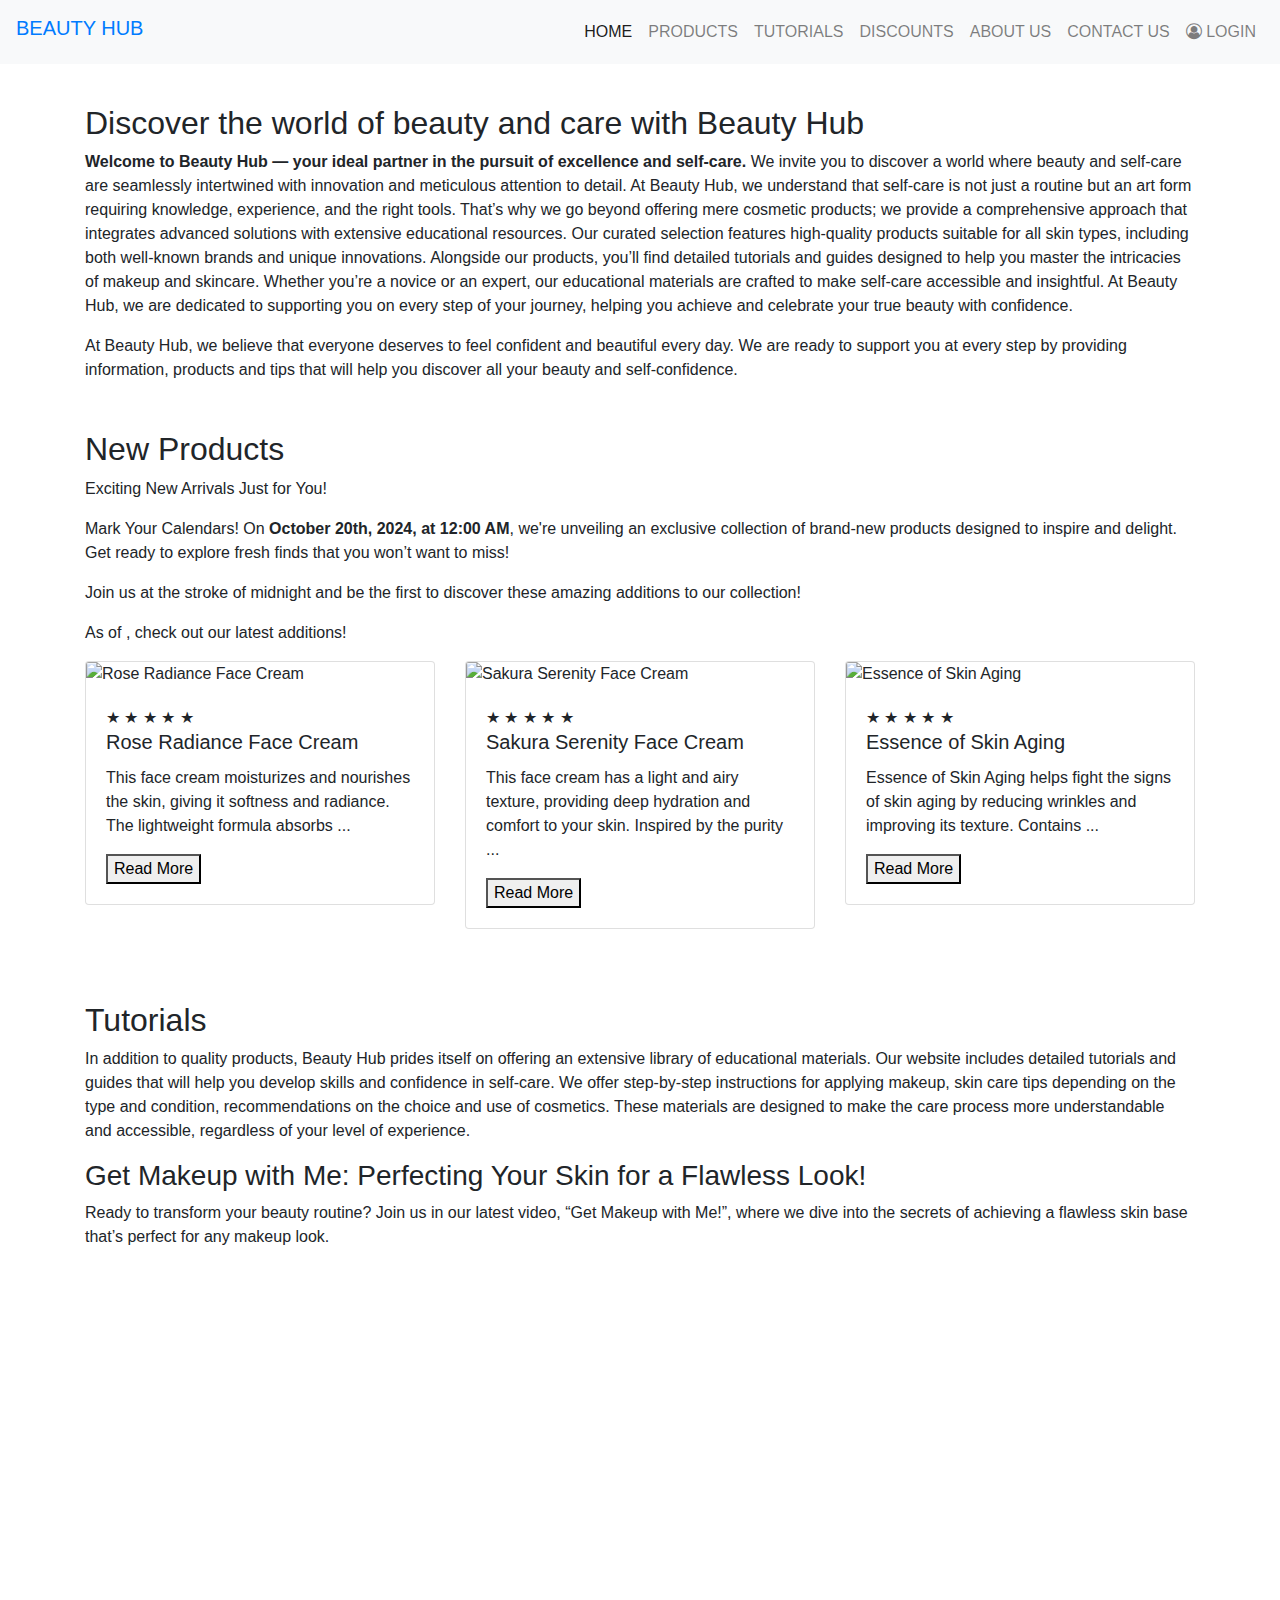
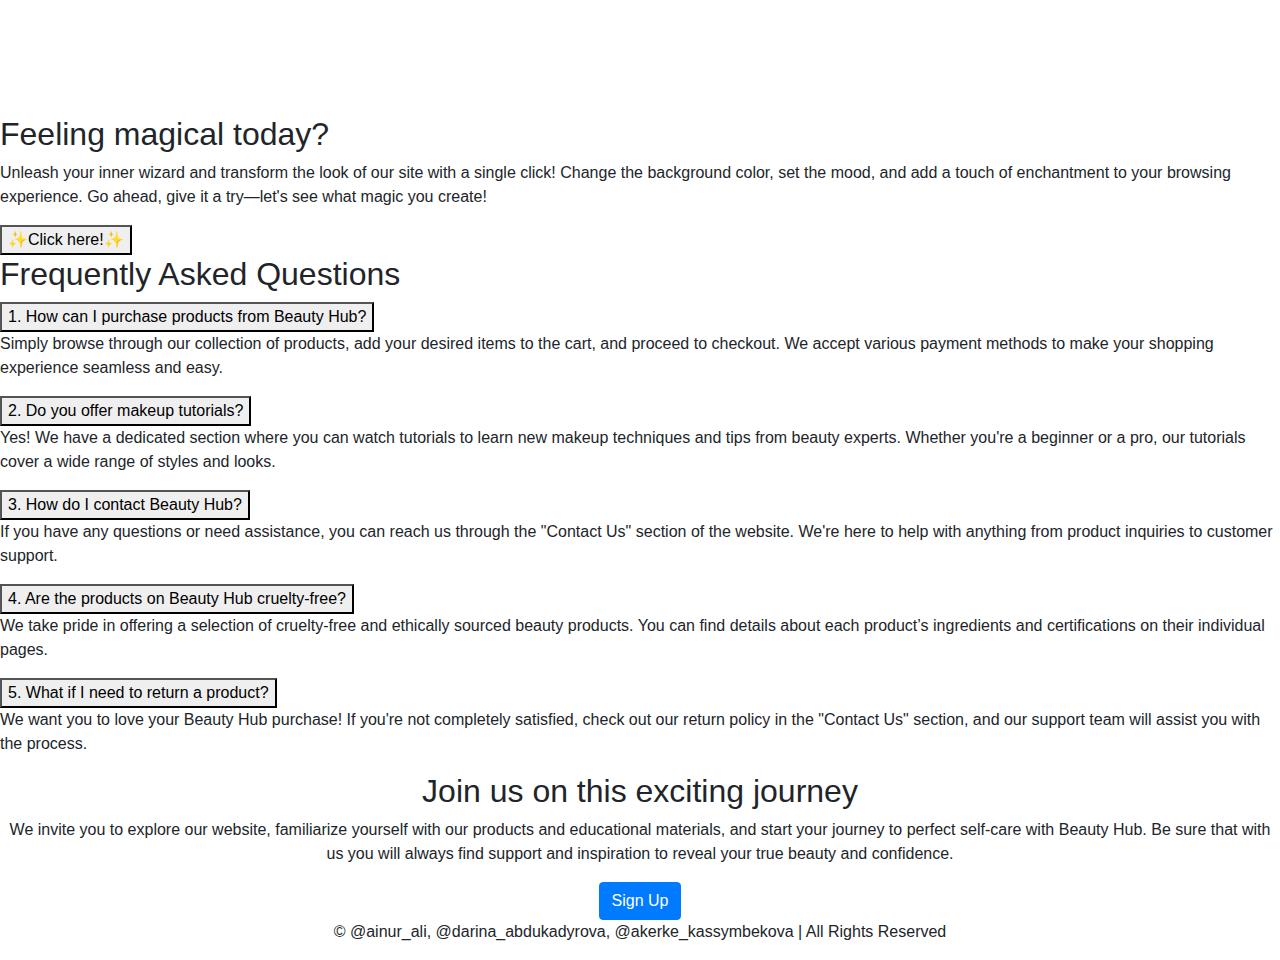
==== index.html @ 3abd03c7 "Add files via upload" ====
<!DOCTYPE html>
<html lang="en">
<head>
    <meta charset="UTF-8">
    <meta name="viewport" content="width=device-width, initial-scale=1.0">
    <link rel="stylesheet" href="https://stackpath.bootstrapcdn.com/bootstrap/4.5.2/css/bootstrap.min.css"  rel="stylesheet">
    <link rel="stylesheet" href="css/style.css">
    <link rel="stylesheet" href="https://stackpath.bootstrapcdn.com/font-awesome/4.7.0/css/font-awesome.min.css">
    <title>Home - My Cosmetic Brand</title>
</head>
<body>
    <header>
        <nav class="navbar navbar-expand-lg navbar-light bg-light fixed-top">
            <h1 class="navbar-brand"><a href="index.html">BEAUTY HUB</a></h1>
            <button class="navbar-toggler" type="button" data-toggle="collapse" data-target="#navbarNav" aria-controls="navbarNav" aria-expanded="false" aria-label="Toggle navigation">
                <span class="navbar-toggler-icon"></span>
            </button>
            <div class="collapse navbar-collapse" id="navbarNav">
                <ul class="navbar-nav ml-auto">
                    <li class="nav-item active"><a class="nav-link" href="index.html">HOME</a></li>
                    <li class="nav-item"><a class="nav-link" href="product.html">PRODUCTS</a></li>
                    <li class="nav-item"><a class="nav-link" href="tutorials.html">TUTORIALS</a></li>
                    <li class="nav-item"><a class="nav-link" href="discounts.html">DISCOUNTS</a></li>
                    <li class="nav-item"><a class="nav-link" href="about.html">ABOUT US</a></li>
                    <li class="nav-item"><a class="nav-link" href="contact.html">CONTACT US</a></li>
                    <li class="nav-item">
                        <a class="nav-link" id="loginIcon" data-toggle="modal" data-target="#loginModal">
                            <i class="fa fa-user-circle-o"></i> LOGIN
                        </a>
                    </li>
                    <li class="nav-item">
                        <a class="nav-link" id="logoutIcon" style="display: none;" onclick="logout()">
                            <i class="fa fa-sign-out"></i> LOGOUT
                        </a>
                    </li>        
                </ul>
            </div>
        </nav>
    </header>
    <main>
        <section class="hero">
            <div id="carouselExampleCaptions" class="carousel slide" data-ride="carousel">
                <ol class="carousel-indicators">
                    <li data-target="#carouselExampleCaptions" data-slide-to="0" class="active"></li>
                    <li data-target="#carouselExampleCaptions" data-slide-to="1"></li>
                    <li data-target="#carouselExampleCaptions" data-slide-to="2"></li>
                </ol>
                <div class="carousel-inner">
                    <div class="carousel-item active">
                    <img src="img/home_1.jpg" class="d-block w-100" alt="...">
                    <div class="carousel-caption d-none d-md-block">
                        <h5>Discover new horizons of beauty</h5>
                        <p>Try our exclusive new products in cosmetics. Unique formulas for the health and radiance of your skin.</p>
                    </div>
                    </div>
                    <div class="carousel-item">
                    <img src="img/home_2.jpg" class="d-block w-100" alt="...">
                    <div class="carousel-caption d-none d-md-block">
                        <h5>Learn from the professionals</h5>
                        <p>Watch our tutorials on makeup and skin care. Step-by-step instructions from leading cosmetologists.</p>
                    </div>
                    </div>
                    <div class="carousel-item">
                    <img src="img/home_3.jpg" class="d-block w-100" alt="...">
                    <div class="carousel-caption d-none d-md-block">
                        <h5>Discounts and promotions on your favorite products</h5>
                        <p>Don't miss the chance to buy the best cosmetics at special prices. Beauty should be accessible to everyone.</p>
                    </div>
                    </div>
                </div>
                <a class="carousel-control-prev" href="#carouselExampleCaptions" role="button" data-slide="prev">
                    <span class="carousel-control-prev-icon" aria-hidden="true"></span>
                    <span class="sr-only">Previous</span>
                </a>
                <a class="carousel-control-next" href="#carouselExampleCaptions" role="button" data-slide="next">
                    <span class="carousel-control-next-icon" aria-hidden="true"></span>
                    <span class="sr-only">Next</span>
                </a>
                </div>

                <div class="container">
                    <div class="theme-toggle-container">
                        <label class="theme-switch" for="checkbox">
                            <input type="checkbox" id="checkbox" />
                            <div class="slider"></div>
                        </label>
                        <span class="toggle-text">Day/Night Mode✨</span>
                    </div>
                
                    <section class="welcome my-5">
                        <h2>Discover the world of beauty and care with Beauty Hub</h2>
                        <p><strong id = "greeting"></strong><strong> Welcome to Beauty Hub — your ideal partner in the pursuit of excellence and self-care.</strong>
                            We invite you to discover a world where beauty and self-care are seamlessly intertwined with innovation and meticulous attention to detail.
                            At Beauty Hub, we understand that self-care is not just a routine but an art form requiring knowledge, experience, and the right tools.
                            That’s why we go beyond offering mere cosmetic products; we provide a comprehensive approach that integrates advanced solutions with extensive educational resources.
                            Our curated selection features high-quality products suitable for all skin types, including both well-known brands and unique innovations. Alongside our products, you’ll find detailed tutorials and guides designed to help you master the intricacies of makeup and skincare. Whether you’re a novice or an expert, our educational materials are crafted to make self-care accessible and insightful. At Beauty Hub, we are dedicated to supporting you on every step of your journey, helping you achieve and celebrate your true beauty with confidence.</p>
                
                        <dl><p>At Beauty Hub, we believe that everyone deserves to feel confident and beautiful every day. We are ready to support you at every step by providing information, products and tips that will help you discover all your beauty and self-confidence.</p></dl>
                    </section>
                
                
                

            <section class="newProducts-section mb-5" tabindex="0">
                <h2>New Products</h2>
                <p>Exciting New Arrivals Just for You!</p>
                <p>Mark Your Calendars! On <strong>October 20th, 2024, at 12:00 AM</strong>, we're unveiling an exclusive collection of brand-new products designed to inspire and delight. Get ready to explore fresh finds that you won’t want to miss!</p>
                <p>Join us at the stroke of midnight and be the first to discover these amazing additions to our collection!</p>
                <p>As of <span id="current-date-time"></span>, check out our latest additions!</p>
                <div class="row">
                    <div class="col-lg-4 col-md-6 mb-4">
                        <div class="card">
                            <img src="img/homep1.jpg" class="card-img-top" alt="Rose Radiance Face Cream">
                            <div class="card-body">
                                <div class="rating">
                                    <span onclick="setRating(event, 1)" class="star">★</span>
                                    <span onclick="setRating(event, 2)" class="star">★</span>
                                    <span onclick="setRating(event, 3)" class="star">★</span>
                                    <span onclick="setRating(event, 4)" class="star">★</span>
                                    <span onclick="setRating(event, 5)" class="star">★</span>
                                </div>
                                <h5 class="card-title">Rose Radiance Face Cream</h5>
                                <p class="card-text">This face cream moisturizes and nourishes the skin, giving it softness and radiance. The lightweight formula absorbs <span id="dots1">...</span><span id="more1" style="display:none">quickly, providing long-lasting hydration and protection from external factors.</span></p>
                                <button onclick="toggleReadMore('dots1', 'more1', 'btn1')" id="btn1">Read More</button>
                            </div>
                        </div>
                    </div>
                    <div class="col-lg-4 col-md-6 mb-4">
                        <div class="card">
                            <img src="img/homep2.jpg" class="card-img-top" alt="Sakura Serenity Face Cream">
                            <div class="card-body">
                                <div class="rating">
                                    <span onclick="setRating(event, 1)" class="star">★</span>
                                    <span onclick="setRating(event, 2)" class="star">★</span>
                                    <span onclick="setRating(event, 3)" class="star">★</span>
                                    <span onclick="setRating(event, 4)" class="star">★</span>
                                    <span onclick="setRating(event, 5)" class="star">★</span>
                                </div>
                                <h5 class="card-title">Sakura Serenity Face Cream</h5>
                                <p class="card-text">This face cream has a light and airy texture, providing deep hydration and comfort to your skin. Inspired by the purity <span id="dots2">...</span><span id="more2" style="display:none">of sakura and the freshness of sea water, it helps to soothe and restore the skin.</span></p>
                                <button onclick="toggleReadMore('dots2', 'more2', 'btn2')" id="btn2">Read More</button>
                            </div>
                        </div>
                    </div>
                    <div class="col-lg-4 col-md-6 mb-4">
                        <div class="card">
                            <img src="img/homep3.jpg" class="card-img-top" alt="Essence of Skin Aging">
                            <div class="card-body">
                                <div class="rating">
                                    <span onclick="setRating(event, 1)" class="star">★</span>
                                    <span onclick="setRating(event, 2)" class="star">★</span>
                                    <span onclick="setRating(event, 3)" class="star">★</span>
                                    <span onclick="setRating(event, 4)" class="star">★</span>
                                    <span onclick="setRating(event, 5)" class="star">★</span>
                                </div>
                                <h5 class="card-title">Essence of Skin Aging</h5>
                                <p class="card-text">Essence of Skin Aging helps fight the signs of skin aging by reducing wrinkles and improving its texture. Contains <span id="dots3">...</span><span id="more3" style="display:none">powerful active ingredients for deep hydration and recovery, giving your skin a youthful and fresh appearance.</span></p>
                                <button onclick="toggleReadMore('dots3', 'more3', 'btn3')" id="btn3">Read More</button>
                            </div>
                        </div>
                    </div>
                </div>
            </section>
            

            <section class="tutorial-section">
                <h2>Tutorials</h2>
                <p>In addition to quality products, Beauty Hub prides itself on offering an extensive library of educational materials. Our website includes detailed tutorials and guides that will help you develop skills and confidence in self-care. We offer step-by-step instructions for applying makeup, skin care tips depending on the type and condition, recommendations on the choice and use of cosmetics. These materials are designed to make the care process more understandable and accessible, regardless of your level of experience.</p>
                <article class="tutorial-video">
                    <h3>Get Makeup with Me: Perfecting Your Skin for a Flawless Look!</h3>
                    <p>Ready to transform your beauty routine? Join us in our latest video, “Get Makeup with Me!”, where we dive into the secrets of achieving a flawless skin base that’s perfect for any makeup look.</p>
                    <div class="embed-responsive embed-responsive-16by9" style="width: 100%; max-width: 800px; margin: auto;">
                        <iframe src="https://www.youtube.com/embed/bEKufM_im88" class="embed-responsive-item" allowfullscreen></iframe>
                    </div>
                </article>
            </section>
        </div>

        <section class="customize-section">
            <h2>Feeling magical today?</h2>
            <p>Unleash your inner wizard and transform the look of our site with a single click! Change the background color, set the mood, and add a touch of enchantment to your browsing experience. Go ahead, give it a try—let's see what magic you create!</p>
            <button id="changeColorBtn">✨Click here!✨ </button>
            <audio id="notificationSound" src="sounds/otkryitie-korotkoy-melodii-v-ritme-nazvaniya-animatsii-fonovogo-zvuka-42693.mp3"></audio>
        </section>
        

        <section class="faq-section">
            <h2>Frequently Asked Questions</h2>
            <div class="accordion">
                <div class="accordion-item">
                <button id="accordion-button-1" aria-expanded="false">
                    <span class="accordion-title">1. How can I purchase products from Beauty Hub?</span>
                    <span class="icon" aria-hidden="true"></span>
                </button>
                <div class="accordion-content">
                    <p>Simply browse through our collection of products, add your desired items to the cart, and proceed to checkout. We accept various payment methods to make your shopping experience seamless and easy.</p>
                </div>
                </div>
                <div class="accordion-item">
                <button id="accordion-button-2" aria-expanded="false">
                    <span class="accordion-title">2. Do you offer makeup tutorials?</span>
                    <span class="icon" aria-hidden="true"></span>
                </button>
                <div class="accordion-content">
                    <p>Yes! We have a dedicated section where you can watch tutorials to learn new makeup techniques and tips from beauty experts. Whether you're a beginner or a pro, our tutorials cover a wide range of styles and looks.</p>
                </div>
                </div>
                <div class="accordion-item">
                <button id="accordion-button-3" aria-expanded="false">
                    <span class="accordion-title">3. How do I contact Beauty Hub?</span>
                    <span class="icon" aria-hidden="true"></span>
                </button>
                <div class="accordion-content">
                    <p>If you have any questions or need assistance, you can reach us through the "Contact Us" section of the website. We're here to help with anything from product inquiries to customer support.</p>
                </div>
                </div>
                <div class="accordion-item">
                <button id="accordion-button-4" aria-expanded="false">
                    <span class="accordion-title">4. Are the products on Beauty Hub cruelty-free?</span>
                    <span class="icon" aria-hidden="true"></span>
                </button>
                <div class="accordion-content">
                    <p>We take pride in offering a selection of cruelty-free and ethically sourced beauty products. You can find details about each product’s ingredients and certifications on their individual pages.</p>
                </div>
                </div>
                <div class="accordion-item">
                <button id="accordion-button-5" aria-expanded="false">
                    <span class="accordion-title">5. What if I need to return a product?</span>
                    <span class="icon" aria-hidden="true"></span>
                </button>
                <div class="accordion-content">
                    <p>We want you to love your Beauty Hub purchase! If you're not completely satisfied, check out our return policy in the "Contact Us" section, and our support team will assist you with the process.</p>
                </div>
                </div>
            </div>
        </section>

        <section id="join-us" class="text-center mb-6">
            <h2>Join us on this exciting journey</h2>
            <p>We invite you to explore our website, familiarize yourself with our products and educational materials, and start your journey to perfect self-care with Beauty Hub. Be sure that with us you will always find support and inspiration to reveal your true beauty and confidence.</p>
            <a href="contact.html" class="btn btn-primary">Sign Up</a>
        </section>
    </section>
  </main>
    
  <div class="modal fade" id="loginModal" tabindex="-1" role="dialog" aria-labelledby="loginModalLabel" aria-hidden="true">
    <div class="modal-dialog" role="document">
        <div class="modal-content">
            <div class="modal-header">
                <h5 class="modal-title" id="loginModalLabel">Log in 💅</h5>
                <button type="button" class="close" data-dismiss="modal" aria-label="Close">
                    <span aria-hidden="true">&times;</span>
                </button>
            </div>
            <div class="modal-body">
                <p>Please enter your credentials to log in:</p>
                <form id="loginForm">
                    <div class="form-group">
                        <label for="username">Username:</label>
                        <input type="text" id="username" class="form-control" required>
                    </div>
                    <div class="form-group">
                        <label for="password">Password:</label>
                        <input type="password" id="password" class="form-control" required>
                    </div>
                    <div class="form-group form-check">
                        <input type="checkbox" class="form-check-input" id="rememberMe">
                        <label class="form-check-label" for="rememberMe">Remember Me</label>
                    </div>
                    <button type="submit" class="btn btn-primary">Login</button>
                </form>
            </div>
        </div>
    </div>
</div>

    <footer class="text-center">
        <p>&copy; @ainur_ali, @darina_abdukadyrova, @akerke_kassymbekova | All Rights Reserved</p>
    </footer>

    <script src="js/index.js"></script>
    <script src="https://code.jquery.com/jquery-3.5.1.slim.min.js"></script>
    <script src="https://cdn.jsdelivr.net/npm/@popperjs/core@2.9.2/dist/umd/popper.min.js"></script>
    <script src="https://stackpath.bootstrapcdn.com/bootstrap/4.5.2/js/bootstrap.min.js"></script>
</body>
</html>
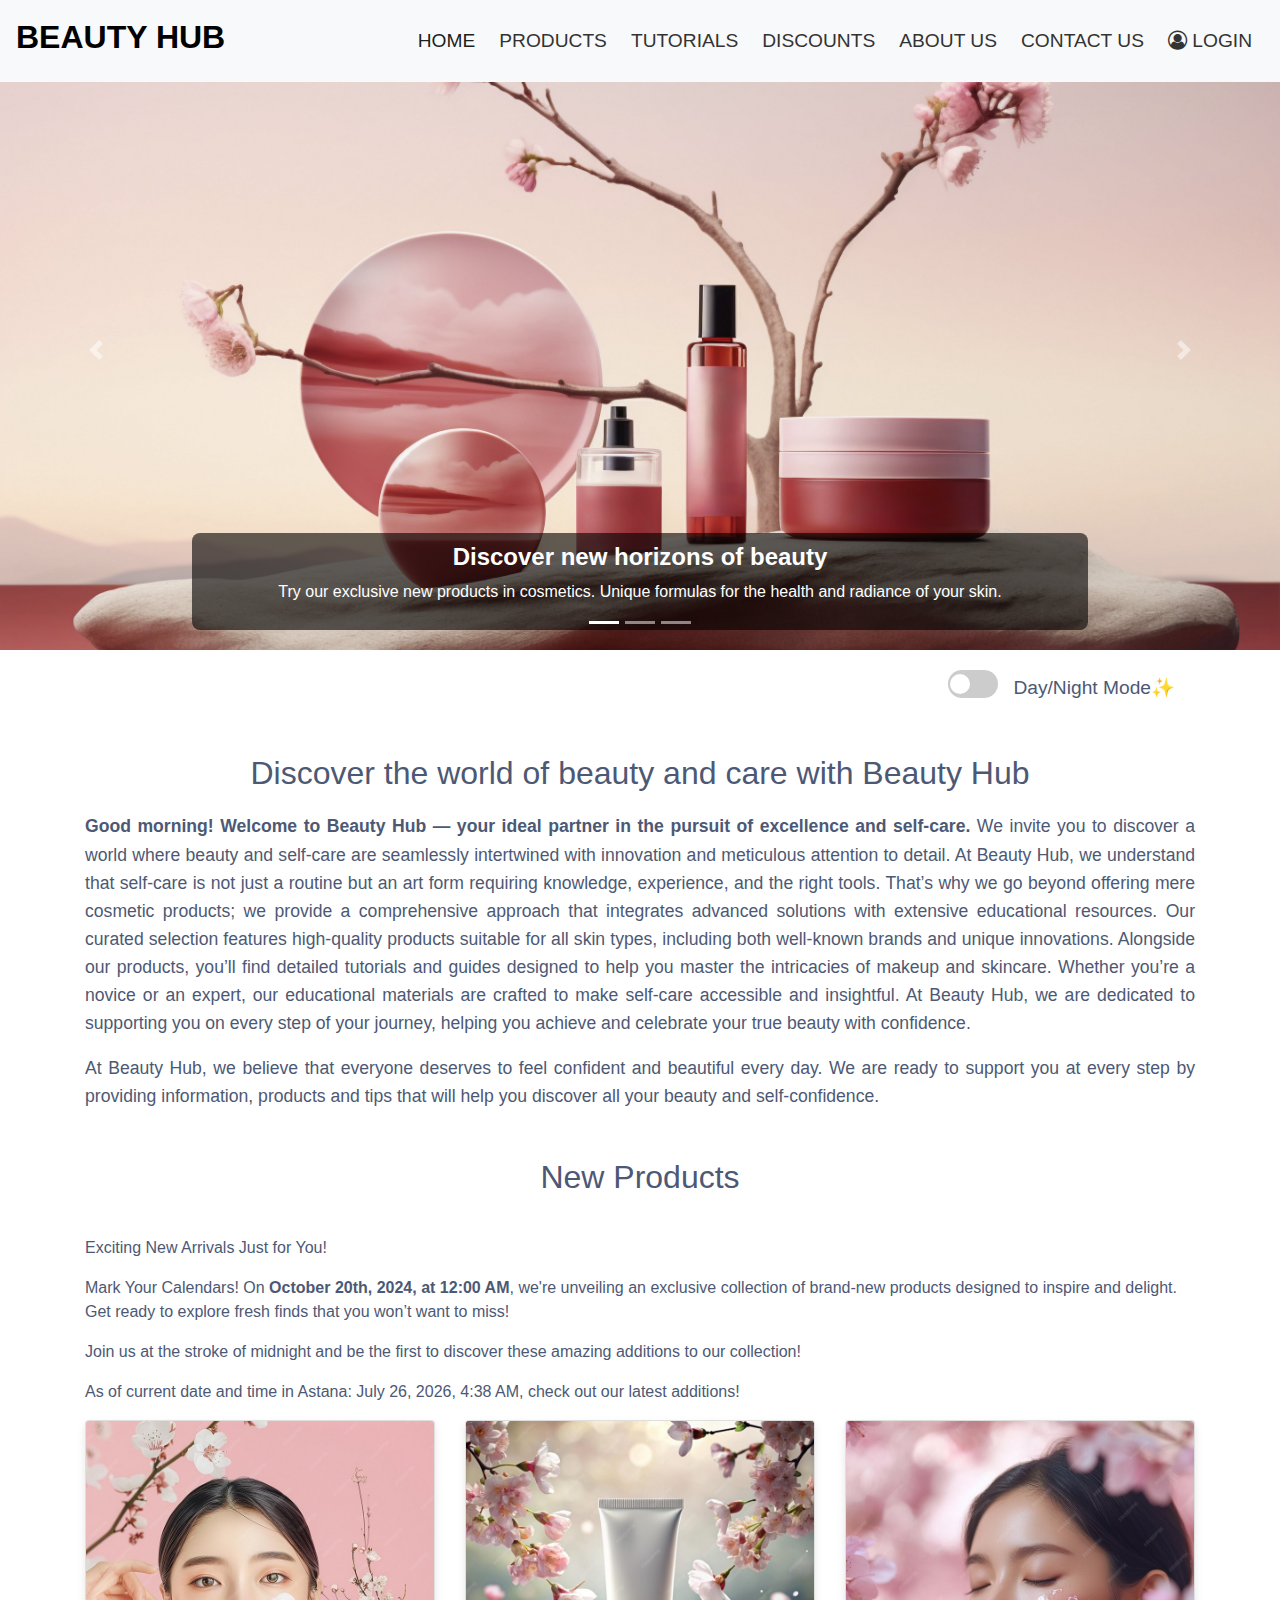
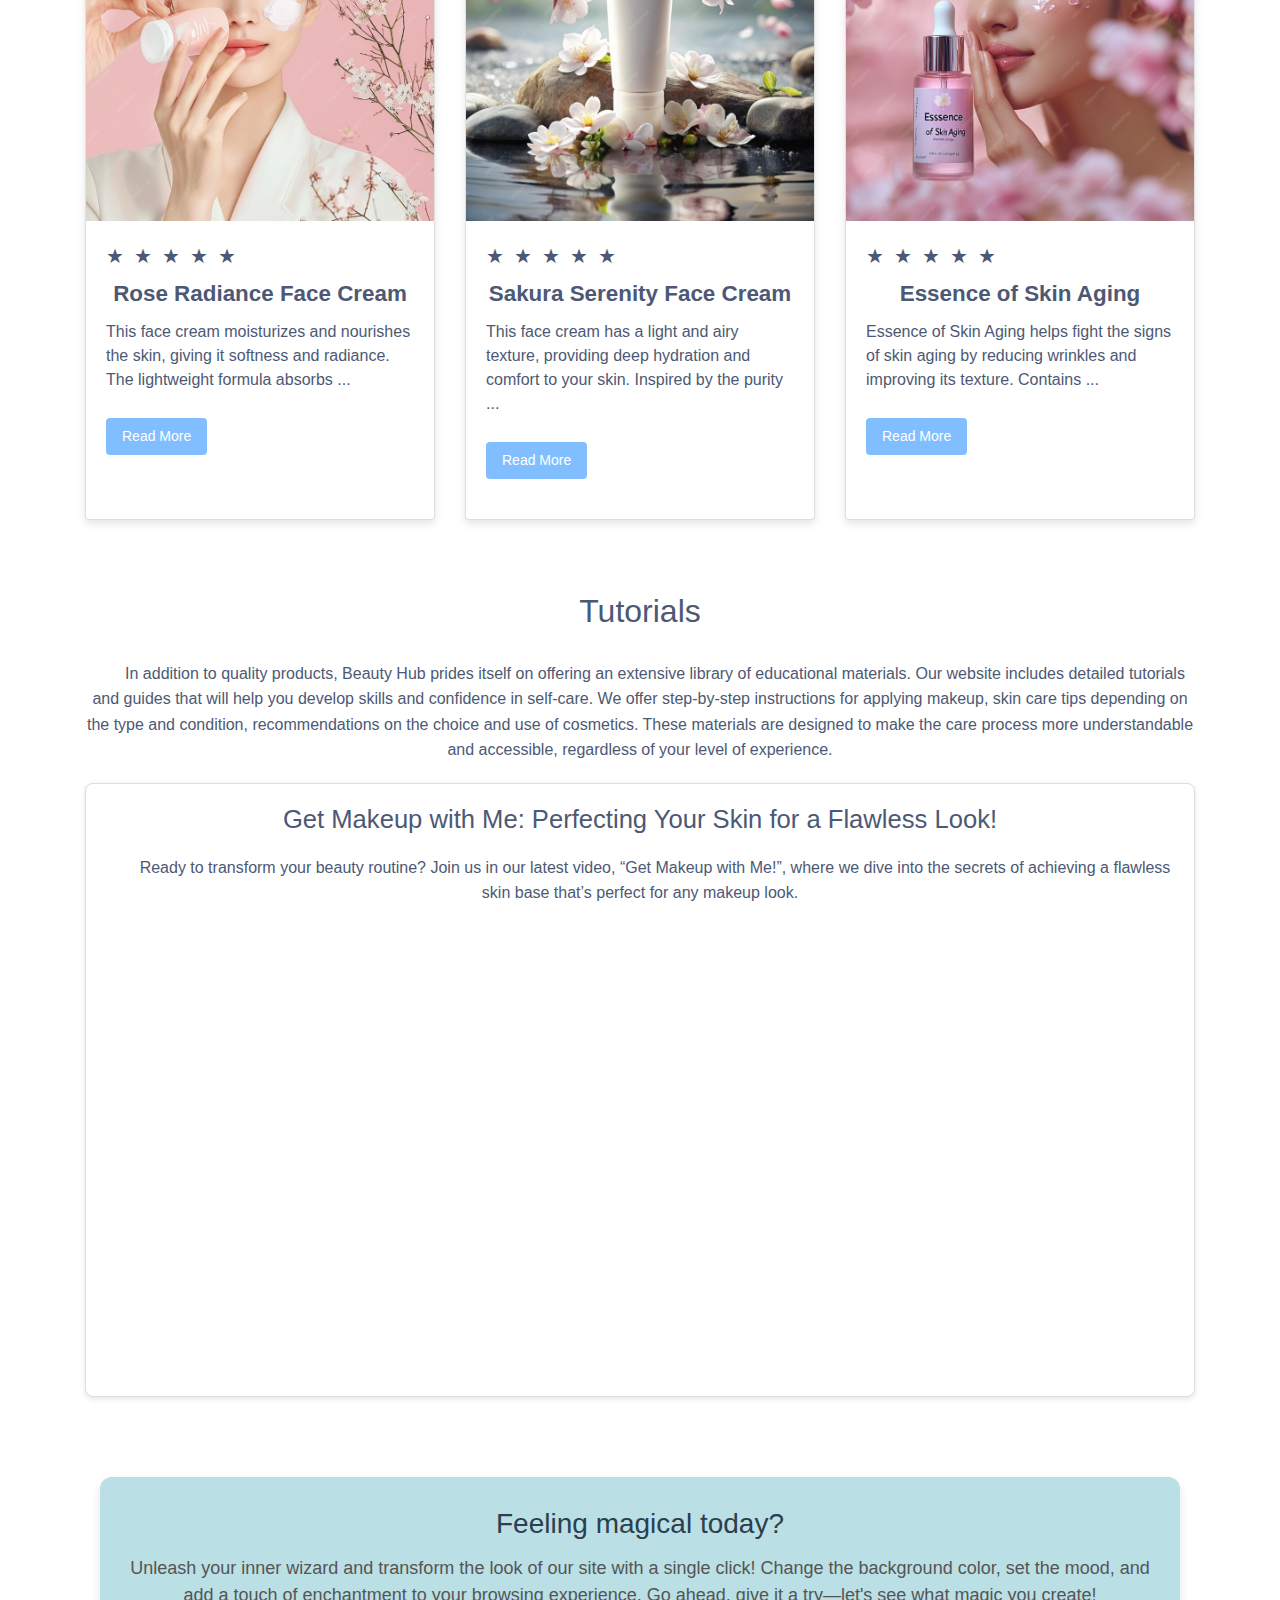
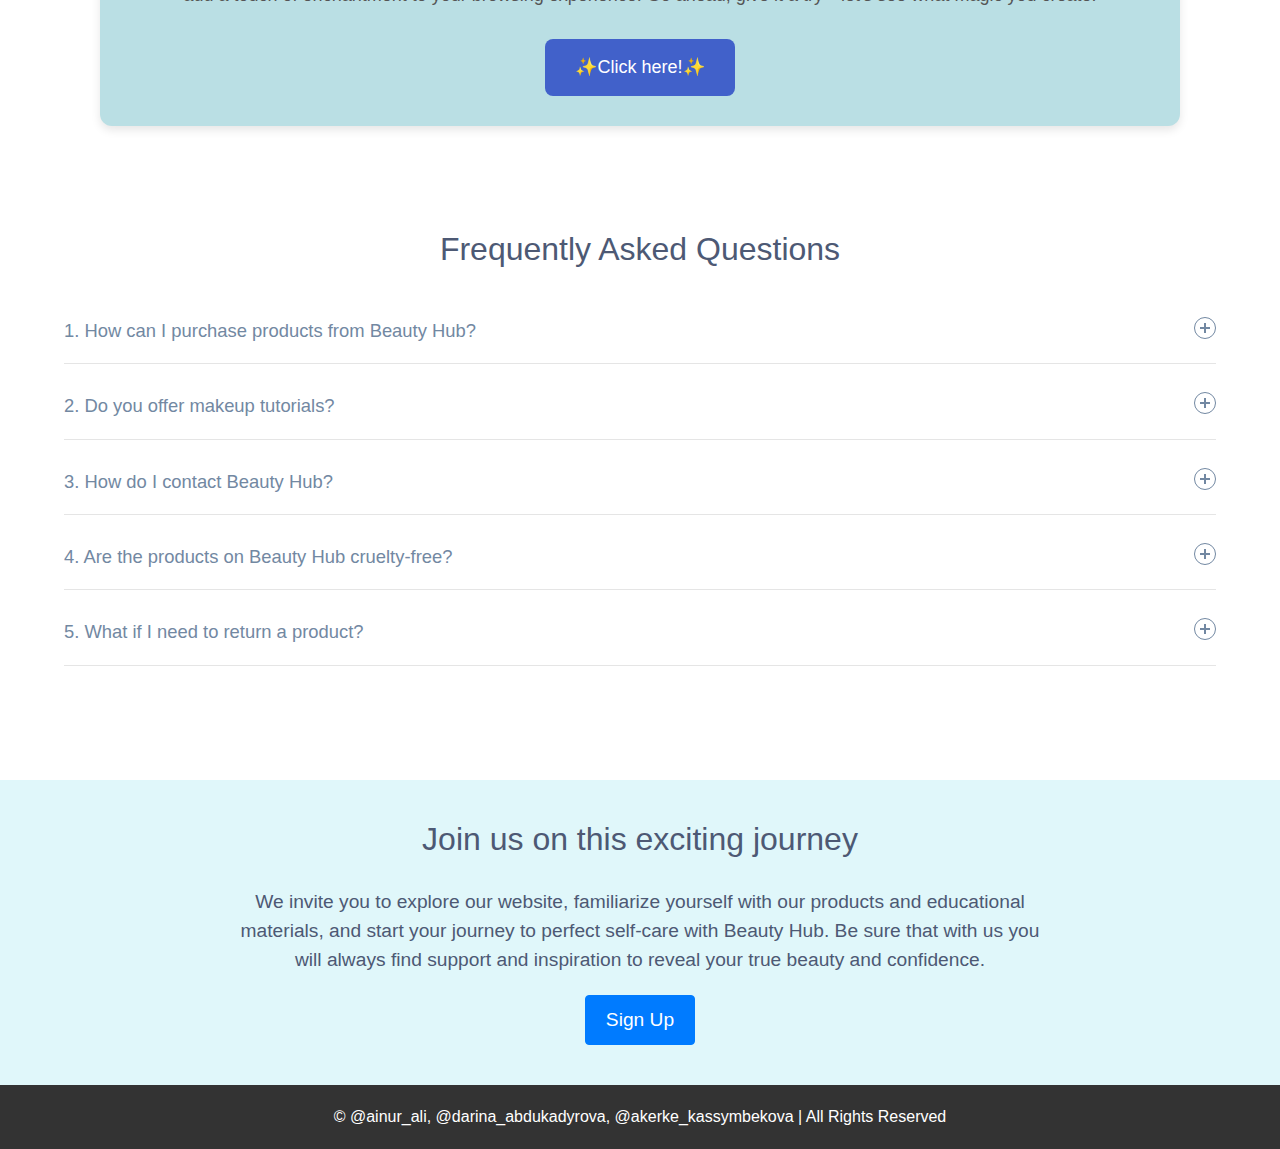
==== commit e9057504: "Update index.html" ====
--- a/index.html
+++ b/index.html
@@ -4,7 +4,7 @@
     <meta charset="UTF-8">
     <meta name="viewport" content="width=device-width, initial-scale=1.0">
     <link rel="stylesheet" href="https://stackpath.bootstrapcdn.com/bootstrap/4.5.2/css/bootstrap.min.css"  rel="stylesheet">
-    <link rel="stylesheet" href="css/style.css">
+    <link rel="stylesheet" href="style.css">
     <link rel="stylesheet" href="https://stackpath.bootstrapcdn.com/font-awesome/4.7.0/css/font-awesome.min.css">
     <title>Home - My Cosmetic Brand</title>
 </head>
@@ -47,21 +47,21 @@
                 </ol>
                 <div class="carousel-inner">
                     <div class="carousel-item active">
-                    <img src="img/home_1.jpg" class="d-block w-100" alt="...">
+                    <img src="home_1.jpg" class="d-block w-100" alt="...">
                     <div class="carousel-caption d-none d-md-block">
                         <h5>Discover new horizons of beauty</h5>
                         <p>Try our exclusive new products in cosmetics. Unique formulas for the health and radiance of your skin.</p>
                     </div>
                     </div>
                     <div class="carousel-item">
-                    <img src="img/home_2.jpg" class="d-block w-100" alt="...">
+                    <img src="home_2.jpg" class="d-block w-100" alt="...">
                     <div class="carousel-caption d-none d-md-block">
                         <h5>Learn from the professionals</h5>
                         <p>Watch our tutorials on makeup and skin care. Step-by-step instructions from leading cosmetologists.</p>
                     </div>
                     </div>
                     <div class="carousel-item">
-                    <img src="img/home_3.jpg" class="d-block w-100" alt="...">
+                    <img src="home_3.jpg" class="d-block w-100" alt="...">
                     <div class="carousel-caption d-none d-md-block">
                         <h5>Discounts and promotions on your favorite products</h5>
                         <p>Don't miss the chance to buy the best cosmetics at special prices. Beauty should be accessible to everyone.</p>
@@ -110,7 +110,7 @@
                 <div class="row">
                     <div class="col-lg-4 col-md-6 mb-4">
                         <div class="card">
-                            <img src="img/homep1.jpg" class="card-img-top" alt="Rose Radiance Face Cream">
+                            <img src="homep1.jpg" class="card-img-top" alt="Rose Radiance Face Cream">
                             <div class="card-body">
                                 <div class="rating">
                                     <span onclick="setRating(event, 1)" class="star">★</span>
@@ -127,7 +127,7 @@
                     </div>
                     <div class="col-lg-4 col-md-6 mb-4">
                         <div class="card">
-                            <img src="img/homep2.jpg" class="card-img-top" alt="Sakura Serenity Face Cream">
+                            <img src="homep2.jpg" class="card-img-top" alt="Sakura Serenity Face Cream">
                             <div class="card-body">
                                 <div class="rating">
                                     <span onclick="setRating(event, 1)" class="star">★</span>
@@ -144,7 +144,7 @@
                     </div>
                     <div class="col-lg-4 col-md-6 mb-4">
                         <div class="card">
-                            <img src="img/homep3.jpg" class="card-img-top" alt="Essence of Skin Aging">
+                            <img src="homep3.jpg" class="card-img-top" alt="Essence of Skin Aging">
                             <div class="card-body">
                                 <div class="rating">
                                     <span onclick="setRating(event, 1)" class="star">★</span>
@@ -278,7 +278,7 @@
         <p>&copy; @ainur_ali, @darina_abdukadyrova, @akerke_kassymbekova | All Rights Reserved</p>
     </footer>
 
-    <script src="js/index.js"></script>
+    <script src="index.js"></script>
     <script src="https://code.jquery.com/jquery-3.5.1.slim.min.js"></script>
     <script src="https://cdn.jsdelivr.net/npm/@popperjs/core@2.9.2/dist/umd/popper.min.js"></script>
     <script src="https://stackpath.bootstrapcdn.com/bootstrap/4.5.2/js/bootstrap.min.js"></script>
--- a/style.css
+++ b/style.css
@@ -0,0 +1,782 @@
+
+
+*{
+    margin: 0;
+    padding: 0;
+    box-sizing: border-box;
+    text-decoration: none;
+    border: none;
+    outline: none;
+}
+
+*::before,
+*::after {
+    box-sizing: border-box;
+}
+
+html, body {
+    height: 100%;
+    margin: 0;
+    padding: 0;
+}
+
+@import url('https://fonts.googleapis.com/css?family=Hind:300,400&display=swap');
+body {
+    font-family: 'Hind', sans-serif;
+    background: #fff;
+    color: #4d5974;
+    display: flex;
+    flex-direction: column;
+    min-width: 100vh;
+}
+
+header {
+    min-height: 30px;
+    width: 100%;
+    background-color: white;
+    position: fixed;
+    z-index: 100;
+    box-shadow: 0 4px 8px rgba(0, 0, 0, 0.1);
+}
+
+body.night-mode {
+    background-color: #2c3e50;
+    color: #ecf0f1;
+}
+
+/* Стили для иконок */
+#themeToggle {
+    cursor: pointer;
+}
+
+nav {
+    display: flex;
+    padding: 2% 6%;
+    justify-content: space-between;
+    align-items: center;
+}
+
+h1 a {
+    font-size: 2rem;
+    color: black;
+    font-weight: bold;
+}
+
+.navbar-brand a {
+    text-decoration: none;
+    color: black
+}
+
+
+.navbar-nav .nav-item .nav-link {
+    font-size: 1.2rem;
+    color: #333;
+    padding: 8px 12px;
+    transition: color 0.3s ease;
+}
+
+
+#loginModal {
+    font-family: 'Poppins', sans-serif;
+}
+
+#loginModal .modal-content {
+    border-radius: 12px;
+    box-shadow: 0 8px 30px rgba(0, 0, 0, 0.3);
+    transition: transform 0.3s ease;
+}
+
+#loginModal .modal-header {
+    background-color: #ff6f91;
+    color: white;
+    border-top-left-radius: 12px;
+    border-top-right-radius: 12px;
+    text-align: center;
+    padding: 15px;
+}
+
+#loginModal .modal-title {
+    font-family: 'Poppins', sans-serif;
+    font-weight: 700;
+    font-size: 28px;
+    color: #ffffff;
+    margin: 0;
+    text-transform: uppercase;
+    display: inline-block;
+}
+
+#loginModal .modal-body {
+    background-color: #fff;
+    padding: 30px;
+    transition: background-color 0.3s ease;
+    border-radius: 0 0 12px 12px;
+}
+
+#loginModal .modal-body p {
+    margin-bottom: 20px;
+    font-size: 16px;
+    color: #333;
+}
+
+#loginModal .form-control {
+    border-radius: 6px;
+    border: 1px solid #ddd;
+    padding: 12px;
+    transition: border-color 0.3s ease;
+    background-color: #f9f9f9;
+}
+
+#loginModal .form-control:focus {
+    border-color: #ff6f91;
+    box-shadow: 0 0 5px rgba(255, 111, 145, 0.5);
+}
+
+#loginModal .form-check-label {
+    color: #555;
+}
+
+#loginModal .btn {
+    background-color: #ff6f91;
+    color: white;
+    border-radius: 6px;
+    padding: 12px 20px;
+    border: none;
+    transition: background-color 0.3s ease, transform 0.2s ease;
+    font-weight: 500;
+}
+
+#loginModal .btn:hover {
+    background-color: #ff1493;
+    cursor: pointer;
+    transform: translateY(-2px);
+}
+
+#loginModal .close {
+    color: white;
+    font-size: 1.5rem;
+}
+
+#loginModal .close:hover {
+    color: #ff1493;
+}
+
+
+.carousel {
+    margin-top: 50px;
+}
+
+.carousel-inner img {
+    width: 800px;
+    height: 600px;
+    object-fit: cover;
+}
+
+.carousel-caption {
+    background-color: rgba(0, 0, 0, 0.6);
+    padding: 10px;
+    border-radius: 8px;
+    color: white;
+    bottom: 20px;
+}
+
+.carousel-caption h5 {
+    font-size: 1.5rem;
+    font-weight: bold;
+}
+
+.carousel-caption p {
+    font-size: 1rem;
+}
+
+.welcome {
+    margin: 80px 0;
+}
+
+.welcome h2 {
+    font-size: 2rem;
+    margin-bottom: 20px;
+    text-align: center;
+}
+
+.welcome p {
+    font-size: 1.1rem;
+    line-height: 1.6;
+    text-align: justify;
+}
+
+/* Theme switch styles */
+.theme-toggle-container {
+    display: flex;
+    justify-content: flex-end;
+    margin: 20px;
+    align-items: center;
+    text-align: right;
+}
+
+.theme-switch {
+    position: relative;
+    display: inline-block;
+    width: 50px;
+    height: 28px;
+}
+
+.theme-switch input {
+    display: none;
+}
+
+.slider {
+    position: absolute;
+    cursor: pointer;
+    top: 0;
+    left: 0;
+    right: 0;
+    bottom: 0;
+    background-color: #ccc;
+    transition: 0.4s;
+    border-radius: 34px;
+}
+
+.slider:before {
+    position: absolute;
+    content: "";
+    height: 20px;
+    width: 20px;
+    left: 2px;
+    bottom: 4px;
+    background-color: white;
+    transition: 0.4s;
+    border-radius: 50%;
+}
+
+input:checked + .slider {
+    background-color: #2196F3;
+}
+
+input:checked + .slider:before {
+    transform: translateX(26px);
+}
+
+.toggle-text {
+    margin-left: 15px;
+    font-size: 1.2rem;
+}
+
+/* Night theme */
+body.night-theme {
+    background-color: #031f3b;
+    color: #ECF0F1;
+}
+
+body.night-theme p {
+    color: #BDC3C7;
+}
+
+body.night-theme .newProducts-section .card, body.night-theme .tutorial-section .tutorial-video,  body.night-theme .customize-section{
+    background-color: #07335f;
+    color: #ECF0F1;
+}
+
+body.night-theme .customize-section h2{
+    color: #ECF0F1;
+}
+
+body.night-theme #join-us{
+    background-color: #08667be6;
+}
+
+
+
+
+
+
+/* Section Styling */
+.newProducts-section {
+    margin-bottom: 80px;
+}
+
+.newProducts-section h2 {
+    text-align: center;
+    margin-bottom: 40px;
+}
+
+.newProducts-section p {
+    text-align: left;
+}
+
+/* Card Styling */
+.card {
+    width: 100%;
+    height: 700px; /* Allow the height to adjust dynamically */
+    display: flex;
+    flex-direction: column;
+    box-shadow: 0 4px 8px rgba(0, 0, 0, 0.1);
+    transition: transform 0.3s ease, height 0.4s ease-in-out;
+}
+
+.card:hover {
+    transform: scale(1.05);
+}
+
+/* Image Styling */
+.card-img-top {
+    height: 400px;
+    object-fit: cover;
+}
+
+/* Title and Text */
+.card-title {
+    font-size: 1.4rem;
+    font-weight: bold;
+    text-align: center;
+}
+
+.card-text {
+    font-size: 1rem;
+    text-align: justify;
+    transition: max-height 0.4s ease-in-out;
+    max-height: 7.5em; /* Default truncated height */
+    overflow: hidden;
+}
+
+.card.expanded .card-text {
+    max-height: 10em; /* Expand height on read more */
+}
+
+/* Rating Stars Styling */
+.rating {
+    display: flex;
+    justify-content: left;
+    gap: 5px;
+    margin-bottom: 10px;
+    cursor: pointer;
+}
+
+.star {
+    font-size: 20px;
+    margin-right: 5px;
+}
+
+
+.selected {
+    color: #FFD700;
+}
+
+.output {
+    text-align: center;
+    margin-top: 10px;
+    font-size: 16px;
+}
+
+/* Button Styling */
+button {
+    background-color: #81beff;
+    color: white;
+    border: none;
+    border-radius: 4px;
+    padding: 8px 16px;
+    font-size: 14px;
+    cursor: pointer;
+    transition: background-color 0.3s ease-in-out;
+    margin-top: 10px;
+}
+
+button:hover {
+    background-color: #0056b3;
+}
+
+button:focus {
+    outline: none;
+}
+
+/* Read More/Read Less Styling */
+#more1, #more2, #more3 {
+    display: none;
+}
+
+
+
+
+
+.tutorial-section {
+    margin-bottom: 80px;
+}
+
+.tutorial-section h2 {
+    text-align: center;
+    margin-bottom: 30px;
+}
+
+.tutorial-section p {
+    margin: 20px auto;
+    text-align: center;
+    line-height: 1.6;
+    max-width: 1200px;
+    text-indent: 30px;
+}
+
+.tutorial-video {
+    margin: 20px auto;
+    text-align: center;
+    max-width: 1200px;
+    padding: 20px;
+    border: 1px solid #ddd;
+    border-radius: 8px;
+    background-color: #fff;
+    box-shadow: 0 2px 6px rgba(0, 0, 0, 0.1);
+    transition: transform 0.3s, box-shadow 0.3s;
+}
+
+.tutorial-video:hover {
+    transform: translateY(-5px);
+    box-shadow: 0 4px 12px rgba(0, 0, 0, 0.2);
+}
+
+.tutorial-video img{
+    width: 100%;
+    height: auto;
+    border-radius: 8px;
+    margin-bottom: 10px;
+}
+
+.tutorial-video iframe {
+    width: 70%;
+    height: 400px;
+    border: none;
+    border-radius: 8px;
+    margin-top: 10px;
+}
+
+.tutorial-video h3 {
+    font-size: 1.6rem;
+    margin-bottom: 15px;
+}
+
+.embed-responsive {
+    margin: 0 auto;
+}
+
+.customize-section {
+    text-align: center;
+    margin: 40px 100px;
+    background-color: #badfe4; /* Light contrast background */
+    padding: 30px;
+    border-radius: 12px;
+    box-shadow: 0px 4px 10px rgba(0, 0, 0, 0.1);
+}
+
+.customize-section h2 {
+    font-size: 28px;
+    margin-bottom: 15px;
+    color: #2c3e50;
+}
+
+.customize-section p {
+    font-size: 18px;
+    color: #555;
+    margin-bottom: 20px;
+}
+
+#changeColorBtn {
+    padding: 15px 30px;
+    font-size: 18px;
+    background-color: #4161ca;
+    color: white;
+    border: none;
+    border-radius: 8px;
+    cursor: pointer;
+    transition: background-color 0.3s ease, transform 0.3s ease;
+}
+
+#changeColorBtn:hover {
+    background-color: #130fe5;
+    transform: scale(1.05);
+}
+
+
+.faq-section {
+    margin: auto;
+    padding: 4rem;
+    width: 80rem;
+}
+
+.faq-section h2 {
+    text-align: center;
+    margin-bottom: 30px;
+}
+
+.accordion .accordion-item {
+    border-bottom: 1px solid #e5e5e5;
+}
+
+.accordion .accordion-item button[aria-expanded='true'] {
+    border-bottom: 1px solid #03b5d2;
+}
+
+.accordion button {
+    position: relative;
+    display: block;
+    text-align: left;
+    width: 100%;
+    padding: 1em 0;
+    color: #7288a2;
+    font-size: 1.15rem;
+    font-weight: 400;
+    border: none;
+    background: none;
+    outline: none;
+}
+
+.accordion button:hover,
+.accordion button:focus {
+    cursor: pointer;
+    color: #03b5d2;
+}
+
+.accordion button:hover::after,
+.accordion button:focus::after {
+    cursor: pointer;
+    color: #03b5d2;
+    border: 1px solid #03b5d2;
+}
+
+.accordion button .accordion-title {
+    padding: 1em 1.5em 1em 0;
+}
+
+.accordion button .icon {
+    display: inline-block;
+    position: absolute;
+    top: 18px;
+    right: 0;
+    width: 22px;
+    height: 22px;
+    border: 1px solid;
+    border-radius: 22px;
+}
+
+.accordion button .icon::before {
+    display: block;
+    position: absolute;
+    content: '';
+    top: 9px;
+    left: 5px;
+    width: 10px;
+    height: 2px;
+    background: currentColor;
+}
+.accordion button .icon::after {
+    display: block;
+    position: absolute;
+    content: '';
+    top: 5px;
+    left: 9px;
+    width: 2px;
+    height: 10px;
+    background: currentColor;
+}
+
+.accordion button[aria-expanded='true'] {
+    color: #03b5d2;
+}
+
+.accordion button[aria-expanded='true'] .icon::after {
+    width: 0;
+}
+
+.accordion button[aria-expanded='true'] + .accordion-content {
+    opacity: 1;
+    max-height: 9em;
+    transition: all 200ms linear;
+    will-change: opacity, max-height;
+}
+
+.accordion .accordion-content {
+    opacity: 0;
+    max-height: 0;
+    overflow: hidden;
+    transition: opacity 200ms linear, max-height 200ms linear;
+    will-change: opacity, max-height;
+}
+
+.accordion .accordion-content p {
+    font-size: 1rem;
+    font-weight: 300;
+    margin: 2em 0;
+}
+
+@media (max-width: 768px) {
+    .faq-section {
+        padding: 2rem;
+        width: 100%;
+    }
+
+    .faq-section h2 {
+        font-size: 1.5rem;
+        margin-bottom: 20px;
+    }
+
+    .accordion button {
+        padding: 0.8em 0;
+        font-size: 1rem;
+    }
+
+    .accordion .accordion-content p {
+        font-size: 0.9rem;
+        margin: 1em 0;
+    }
+
+    .accordion button .icon {
+        width: 18px;
+        height: 18px;
+    }
+    
+    .accordion button .icon {
+        display: inline-block;
+        position: absolute;
+        top: 50%;
+        right: 10px;
+        width: 24px;
+        height: 24px;
+        transform: translateY(-50%);
+    }
+    
+    .accordion button .icon::before {
+        content: '';
+        position: absolute;
+        background: currentColor;
+        width: 2px;
+        height: 12px;
+        top: 50%;
+        left: 50%;
+        transform: translate(-50%, -50%);
+    }
+    
+    .accordion button .icon::after {
+        content: '';
+        position: absolute;
+        background: currentColor;
+        width: 12px;
+        height: 2px;
+        top: 50%;
+        left: 50%;
+        transform: translate(-50%, -50%);
+    }
+    
+    .accordion button[aria-expanded='true'] .icon::before {
+        display: none;
+    }
+    
+    .accordion button[aria-expanded='true'] .icon::after {
+        width: 12px;
+        height: 2px;
+        top: 50%;
+        left: 50%;
+        transform: translate(-50%, -50%) rotate(0deg);
+    }
+}
+
+@media (max-width: 480px) {
+    .faq-section {
+        padding: 1rem;
+    }
+
+    .faq-section h2 {
+        font-size: 1.25rem;
+    }
+
+    .accordion button {
+        padding: 0.5em 0;
+        font-size: 0.9rem;
+    }
+
+    .accordion .accordion-content p {
+        font-size: 0.85rem;
+    }
+}
+
+#join-us {
+    margin-top: 50px;
+    padding: 40px;
+    background-color: #e0f7fa;
+}
+
+#join-us h2 {
+    font-size: 2rem;
+    margin-bottom: 20px;
+}
+
+#join-us p {
+    font-size: 1.2rem;
+    padding: 10px 100px;
+    margin: 10px 100px;
+}
+
+#join-us .btn {
+    font-size: 1.2rem;
+    padding: 10px 20px;
+}
+
+footer {
+    padding: 20px 0;
+    background-color: #333;
+    color: #fff;
+    text-align: center;
+    font-size: 1rem;
+}
+
+footer p {
+    margin: 0;
+}
+
+@media (max-width: 700px) {
+    .navbar-nav .nav-item .nav-link {
+        font-size: 1rem;
+    }
+
+    .carousel-inner img {
+        height: 400px;
+    }
+
+    .welcome, .tutorial-section{
+        margin : 20px;
+        padding : 10px;
+    }
+
+    .welcome h2, .newProducts-section h2, .tutorial-section h2 {
+        font-size: 1.5rem;
+    }
+
+    .welcome p, .newProducts-section p, .tutorial-section p{
+        font-size: 1rem;
+    }
+
+    .card{
+        margin: 10px 60px;
+        width: 80%;
+    }
+
+    .card-title {
+        font-size: 1.2rem;
+    }
+
+    .card-text {
+        font-size: 0.9rem;
+    }
+
+    .tutorial-video h3 {
+        font-size: 1.4rem;
+    }
+
+    #join-us p{
+        margin: 10px 0;
+        padding: 0px;
+    }
+
+    #join-us h2 {
+        font-size: 1.5rem;
+    }
+
+    #join-us p, #join-us .btn {
+        font-size: 1rem;
+    }
+}
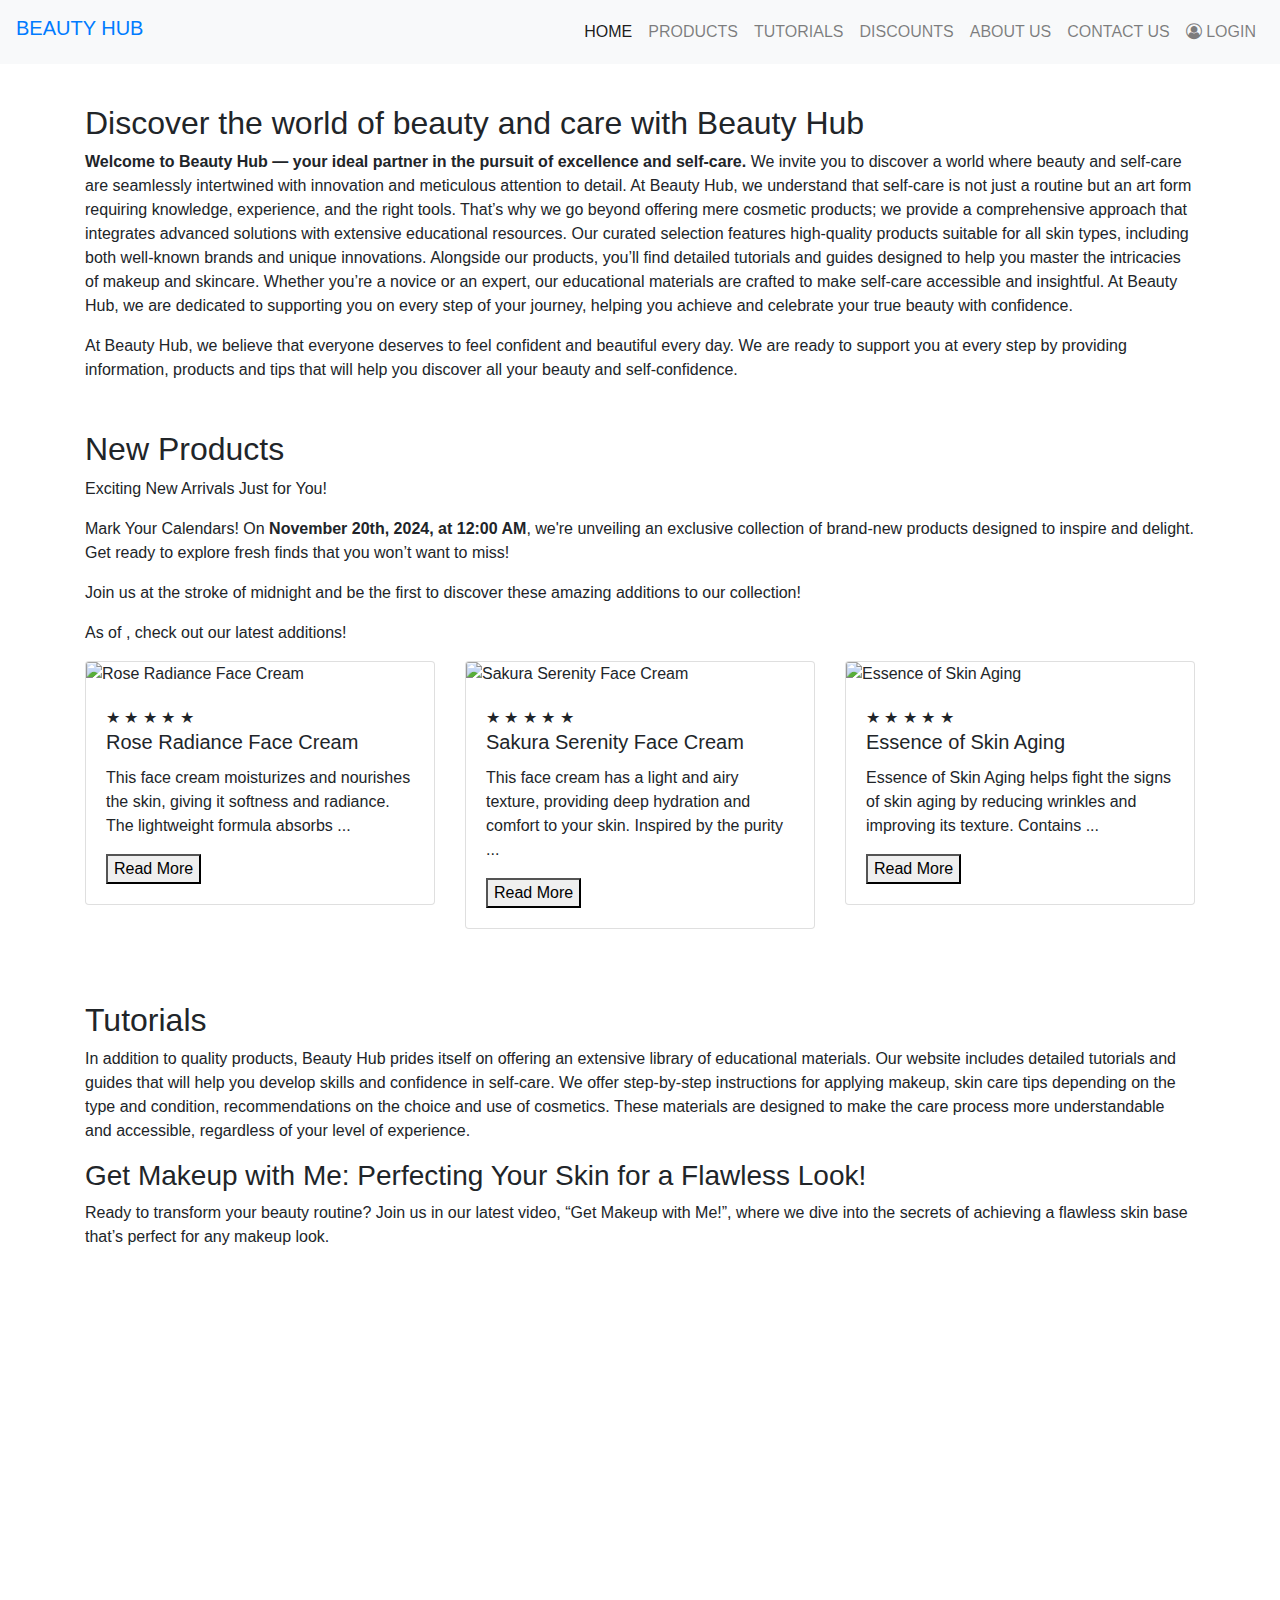
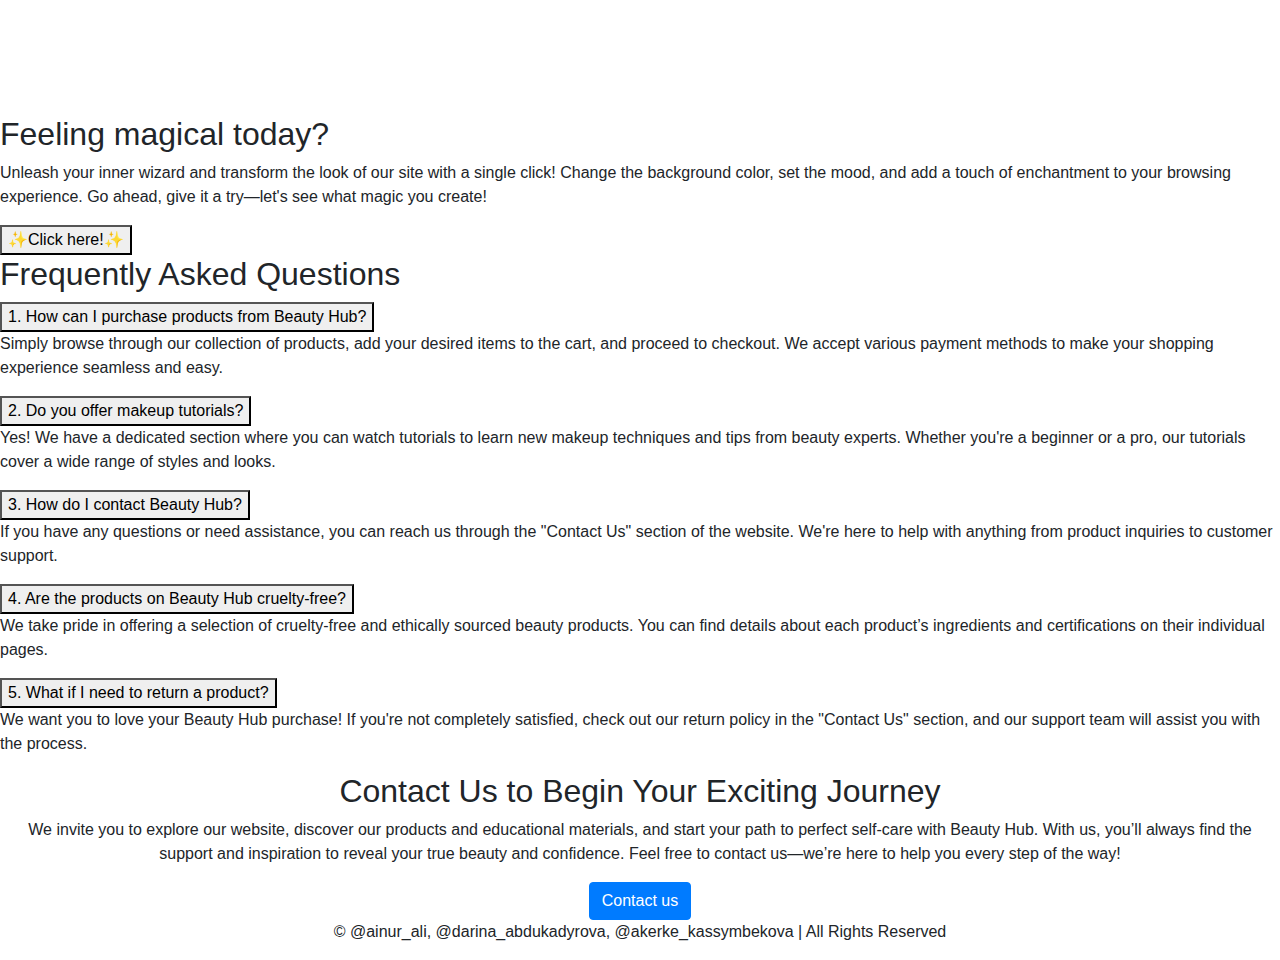
==== commit 447e268d: "Update index.html" ====
--- a/index.html
+++ b/index.html
@@ -4,13 +4,13 @@
     <meta charset="UTF-8">
     <meta name="viewport" content="width=device-width, initial-scale=1.0">
     <link rel="stylesheet" href="https://stackpath.bootstrapcdn.com/bootstrap/4.5.2/css/bootstrap.min.css"  rel="stylesheet">
-    <link rel="stylesheet" href="style.css">
+    <link rel="stylesheet" href="css/style.css">
     <link rel="stylesheet" href="https://stackpath.bootstrapcdn.com/font-awesome/4.7.0/css/font-awesome.min.css">
     <title>Home - My Cosmetic Brand</title>
 </head>
 <body>
     <header>
-        <nav class="navbar navbar-expand-lg navbar-light bg-light fixed-top">
+        <nav class="navbar navbar-expand-xl navbar-light bg-light fixed-top">
             <h1 class="navbar-brand"><a href="index.html">BEAUTY HUB</a></h1>
             <button class="navbar-toggler" type="button" data-toggle="collapse" data-target="#navbarNav" aria-controls="navbarNav" aria-expanded="false" aria-label="Toggle navigation">
                 <span class="navbar-toggler-icon"></span>
@@ -32,11 +32,12 @@
                         <a class="nav-link" id="logoutIcon" style="display: none;" onclick="logout()">
                             <i class="fa fa-sign-out"></i> LOGOUT
                         </a>
-                    </li>        
+                    </li>
                 </ul>
             </div>
         </nav>
     </header>
+
     <main>
         <section class="hero">
             <div id="carouselExampleCaptions" class="carousel slide" data-ride="carousel">
@@ -47,25 +48,31 @@
                 </ol>
                 <div class="carousel-inner">
                     <div class="carousel-item active">
-                    <img src="home_1.jpg" class="d-block w-100" alt="...">
-                    <div class="carousel-caption d-none d-md-block">
-                        <h5>Discover new horizons of beauty</h5>
-                        <p>Try our exclusive new products in cosmetics. Unique formulas for the health and radiance of your skin.</p>
-                    </div>
+                        <img src="img/home_1.jpg" class="d-block w-100" alt="...">
+                        <div class="carousel-caption d-flex justify-content-center align-items-center">
+                            <div class="text-center">
+                                <h5>Discover new horizons of beauty</h5>
+                                <p>Try our exclusive new products in cosmetics. Unique formulas for the health and radiance of your skin.</p>
+                            </div>
+                        </div>
                     </div>
                     <div class="carousel-item">
-                    <img src="home_2.jpg" class="d-block w-100" alt="...">
-                    <div class="carousel-caption d-none d-md-block">
-                        <h5>Learn from the professionals</h5>
-                        <p>Watch our tutorials on makeup and skin care. Step-by-step instructions from leading cosmetologists.</p>
-                    </div>
+                        <img src="img/home_2.jpg" class="d-block w-100" alt="...">
+                        <div class="carousel-caption d-flex justify-content-center align-items-center">
+                            <div class="text-center">
+                                <h5>Learn from the professionals</h5>
+                                <p>Watch our tutorials on makeup and skin care. Step-by-step instructions from leading cosmetologists.</p>
+                            </div>
+                        </div>
                     </div>
                     <div class="carousel-item">
-                    <img src="home_3.jpg" class="d-block w-100" alt="...">
-                    <div class="carousel-caption d-none d-md-block">
-                        <h5>Discounts and promotions on your favorite products</h5>
-                        <p>Don't miss the chance to buy the best cosmetics at special prices. Beauty should be accessible to everyone.</p>
-                    </div>
+                        <img src="img/home_3.jpg" class="d-block w-100" alt="...">
+                        <div class="carousel-caption d-flex justify-content-center align-items-center">
+                            <div class="text-center">
+                                <h5>Discounts and promotions on your favorite products</h5>
+                                <p>Don't miss the chance to buy the best cosmetics at special prices. Beauty should be accessible to everyone.</p>
+                            </div>
+                        </div>
                     </div>
                 </div>
                 <a class="carousel-control-prev" href="#carouselExampleCaptions" role="button" data-slide="prev">
@@ -76,41 +83,57 @@
                     <span class="carousel-control-next-icon" aria-hidden="true"></span>
                     <span class="sr-only">Next</span>
                 </a>
-                </div>
-
-                <div class="container">
-                    <div class="theme-toggle-container">
-                        <label class="theme-switch" for="checkbox">
-                            <input type="checkbox" id="checkbox" />
-                            <div class="slider"></div>
-                        </label>
-                        <span class="toggle-text">Day/Night Mode✨</span>
-                    </div>
-                
-                    <section class="welcome my-5">
-                        <h2>Discover the world of beauty and care with Beauty Hub</h2>
-                        <p><strong id = "greeting"></strong><strong> Welcome to Beauty Hub — your ideal partner in the pursuit of excellence and self-care.</strong>
-                            We invite you to discover a world where beauty and self-care are seamlessly intertwined with innovation and meticulous attention to detail.
-                            At Beauty Hub, we understand that self-care is not just a routine but an art form requiring knowledge, experience, and the right tools.
-                            That’s why we go beyond offering mere cosmetic products; we provide a comprehensive approach that integrates advanced solutions with extensive educational resources.
-                            Our curated selection features high-quality products suitable for all skin types, including both well-known brands and unique innovations. Alongside our products, you’ll find detailed tutorials and guides designed to help you master the intricacies of makeup and skincare. Whether you’re a novice or an expert, our educational materials are crafted to make self-care accessible and insightful. At Beauty Hub, we are dedicated to supporting you on every step of your journey, helping you achieve and celebrate your true beauty with confidence.</p>
-                
-                        <dl><p>At Beauty Hub, we believe that everyone deserves to feel confident and beautiful every day. We are ready to support you at every step by providing information, products and tips that will help you discover all your beauty and self-confidence.</p></dl>
-                    </section>
-                
-                
-                
-
+            </div>
+        </section>
+        
+
+        <div class="container">
+            <div class="theme-toggle-container">
+                <label class="theme-switch" for="checkbox">
+                    <input type="checkbox" id="checkbox">
+                    <div class="slider"></div>
+                </label>
+                <span class="toggle-text">Day/Night Mode✨</span>
+            </div>
+            
+            <section class="welcome my-5">
+                <h2>Discover the world of beauty and care with Beauty Hub</h2>
+                <p><strong id = "greeting"></strong><strong> Welcome to Beauty Hub — your ideal partner in the pursuit of excellence and self-care.</strong>
+                    We invite you to discover a world where beauty and self-care are seamlessly intertwined with innovation and meticulous attention to detail.
+                    At Beauty Hub, we understand that self-care is not just a routine but an art form requiring knowledge, experience, and the right tools.
+                    That’s why we go beyond offering mere cosmetic products; we provide a comprehensive approach that integrates advanced solutions with extensive educational resources.
+                    Our curated selection features high-quality products suitable for all skin types, including both well-known brands and unique innovations. Alongside our products, you’ll find detailed tutorials and guides designed to help you master the intricacies of makeup and skincare. Whether you’re a novice or an expert, our educational materials are crafted to make self-care accessible and insightful. At Beauty Hub, we are dedicated to supporting you on every step of your journey, helping you achieve and celebrate your true beauty with confidence.</p>
+        
+                <dl><p>At Beauty Hub, we believe that everyone deserves to feel confident and beautiful every day. We are ready to support you at every step by providing information, products and tips that will help you discover all your beauty and self-confidence.</p></dl>
+            </section>
+            
             <section class="newProducts-section mb-5" tabindex="0">
                 <h2>New Products</h2>
                 <p>Exciting New Arrivals Just for You!</p>
-                <p>Mark Your Calendars! On <strong>October 20th, 2024, at 12:00 AM</strong>, we're unveiling an exclusive collection of brand-new products designed to inspire and delight. Get ready to explore fresh finds that you won’t want to miss!</p>
+                <p>Mark Your Calendars! On <strong>November 20th, 2024, at 12:00 AM</strong>, we're unveiling an exclusive collection of brand-new products designed to inspire and delight. Get ready to explore fresh finds that you won’t want to miss!</p>
                 <p>Join us at the stroke of midnight and be the first to discover these amazing additions to our collection!</p>
                 <p>As of <span id="current-date-time"></span>, check out our latest additions!</p>
                 <div class="row">
-                    <div class="col-lg-4 col-md-6 mb-4">
+                    <div class="col-xl-4 col-lg-12 col-md-12 mb-4">
                         <div class="card">
-                            <img src="homep1.jpg" class="card-img-top" alt="Rose Radiance Face Cream">
+                            <img src="img/homep1.jpg" class="card-img-top" alt="Rose Radiance Face Cream">
+                                <div class="card-body">
+                                <div class="rating">
+                                    <span onclick="setRating(event, 1)" class="star">★</span>
+                                    <span onclick="setRating(event, 2)" class="star">★</span>
+                                    <span onclick="setRating(event, 3)" class="star">★</span>
+                                    <span onclick="setRating(event, 4)" class="star">★</span>
+                                    <span onclick="setRating(event, 5)" class="star">★</span>
+                                </div>
+                                <h5 class="card-title">Rose Radiance Face Cream</h5>
+                                <p class="card-text">This face cream moisturizes and nourishes the skin, giving it softness and radiance. The lightweight formula absorbs <span id="dots1">...</span><span id="more1" style="display:none">quickly, providing long-lasting hydration and protection from external factors.</span></p>
+                                <button onclick="toggleReadMore('dots1', 'more1', 'btn1')" id="btn1">Read More</button>
+                            </div>
+                        </div>
+                    </div>
+                    <div class="col-xl-4 col-lg-12 col-md-12 mb-4">
+                        <div class="card">
+                            <img src="img/homep2.jpg" class="card-img-top" alt="Sakura Serenity Face Cream">
                             <div class="card-body">
                                 <div class="rating">
                                     <span onclick="setRating(event, 1)" class="star">★</span>
@@ -119,15 +142,15 @@
                                     <span onclick="setRating(event, 4)" class="star">★</span>
                                     <span onclick="setRating(event, 5)" class="star">★</span>
                                 </div>
-                                <h5 class="card-title">Rose Radiance Face Cream</h5>
-                                <p class="card-text">This face cream moisturizes and nourishes the skin, giving it softness and radiance. The lightweight formula absorbs <span id="dots1">...</span><span id="more1" style="display:none">quickly, providing long-lasting hydration and protection from external factors.</span></p>
-                                <button onclick="toggleReadMore('dots1', 'more1', 'btn1')" id="btn1">Read More</button>
-                            </div>
-                        </div>
-                    </div>
-                    <div class="col-lg-4 col-md-6 mb-4">
+                                <h5 class="card-title">Sakura Serenity Face Cream</h5>
+                                <p class="card-text">This face cream has a light and airy texture, providing deep hydration and comfort to your skin. Inspired by the purity <span id="dots2">...</span><span id="more2" style="display:none">of sakura and the freshness of sea water, it helps to soothe and restore the skin.</span></p>
+                                <button onclick="toggleReadMore('dots2', 'more2', 'btn2')" id="btn2">Read More</button>
+                            </div>
+                        </div>
+                    </div>
+                    <div class="col-xl-4 col-lg-12 col-md-12 mb-4">
                         <div class="card">
-                            <img src="homep2.jpg" class="card-img-top" alt="Sakura Serenity Face Cream">
+                            <img src="img/homep3.jpg" class="card-img-top" alt="Essence of Skin Aging">
                             <div class="card-body">
                                 <div class="rating">
                                     <span onclick="setRating(event, 1)" class="star">★</span>
@@ -136,23 +159,6 @@
                                     <span onclick="setRating(event, 4)" class="star">★</span>
                                     <span onclick="setRating(event, 5)" class="star">★</span>
                                 </div>
-                                <h5 class="card-title">Sakura Serenity Face Cream</h5>
-                                <p class="card-text">This face cream has a light and airy texture, providing deep hydration and comfort to your skin. Inspired by the purity <span id="dots2">...</span><span id="more2" style="display:none">of sakura and the freshness of sea water, it helps to soothe and restore the skin.</span></p>
-                                <button onclick="toggleReadMore('dots2', 'more2', 'btn2')" id="btn2">Read More</button>
-                            </div>
-                        </div>
-                    </div>
-                    <div class="col-lg-4 col-md-6 mb-4">
-                        <div class="card">
-                            <img src="homep3.jpg" class="card-img-top" alt="Essence of Skin Aging">
-                            <div class="card-body">
-                                <div class="rating">
-                                    <span onclick="setRating(event, 1)" class="star">★</span>
-                                    <span onclick="setRating(event, 2)" class="star">★</span>
-                                    <span onclick="setRating(event, 3)" class="star">★</span>
-                                    <span onclick="setRating(event, 4)" class="star">★</span>
-                                    <span onclick="setRating(event, 5)" class="star">★</span>
-                                </div>
                                 <h5 class="card-title">Essence of Skin Aging</h5>
                                 <p class="card-text">Essence of Skin Aging helps fight the signs of skin aging by reducing wrinkles and improving its texture. Contains <span id="dots3">...</span><span id="more3" style="display:none">powerful active ingredients for deep hydration and recovery, giving your skin a youthful and fresh appearance.</span></p>
                                 <button onclick="toggleReadMore('dots3', 'more3', 'btn3')" id="btn3">Read More</button>
@@ -161,7 +167,6 @@
                     </div>
                 </div>
             </section>
-            
 
             <section class="tutorial-section">
                 <h2>Tutorials</h2>
@@ -236,53 +241,142 @@
         </section>
 
         <section id="join-us" class="text-center mb-6">
-            <h2>Join us on this exciting journey</h2>
-            <p>We invite you to explore our website, familiarize yourself with our products and educational materials, and start your journey to perfect self-care with Beauty Hub. Be sure that with us you will always find support and inspiration to reveal your true beauty and confidence.</p>
-            <a href="contact.html" class="btn btn-primary">Sign Up</a>
+            <h2>Contact Us to Begin Your Exciting Journey</h2>
+            <p>We invite you to explore our website, discover our products and educational materials, and start your path to perfect self-care with Beauty Hub. With us, you’ll always find the support and inspiration to reveal your true beauty and confidence. Feel free to contact us—we’re here to help you every step of the way!</p>
+        <a href="contact.html" class="btn btn-primary">Contact us</a>
         </section>
-    </section>
-  </main>
+    </main>
     
-  <div class="modal fade" id="loginModal" tabindex="-1" role="dialog" aria-labelledby="loginModalLabel" aria-hidden="true">
-    <div class="modal-dialog" role="document">
-        <div class="modal-content">
-            <div class="modal-header">
-                <h5 class="modal-title" id="loginModalLabel">Log in 💅</h5>
-                <button type="button" class="close" data-dismiss="modal" aria-label="Close">
-                    <span aria-hidden="true">&times;</span>
-                </button>
-            </div>
-            <div class="modal-body">
-                <p>Please enter your credentials to log in:</p>
-                <form id="loginForm">
-                    <div class="form-group">
-                        <label for="username">Username:</label>
-                        <input type="text" id="username" class="form-control" required>
-                    </div>
-                    <div class="form-group">
-                        <label for="password">Password:</label>
-                        <input type="password" id="password" class="form-control" required>
-                    </div>
-                    <div class="form-group form-check">
-                        <input type="checkbox" class="form-check-input" id="rememberMe">
-                        <label class="form-check-label" for="rememberMe">Remember Me</label>
-                    </div>
-                    <button type="submit" class="btn btn-primary">Login</button>
-                </form>
+    <div class="modal fade" id="loginModal" tabindex="-1" role="dialog" aria-labelledby="loginModalLabel" aria-hidden="true">
+        <div class="modal-dialog" role="document">
+            <div class="modal-content">
+                <div class="modal-header">
+                    <h5 class="modal-title" id="loginModalLabel">Log in 💅</h5>
+                    <button type="button" class="close" data-dismiss="modal" aria-label="Close">
+                        <span aria-hidden="true">&times;</span>
+                    </button>
+                </div>
+                <div class="modal-body">
+                    <p>Please enter your credentials to log in:</p>
+                    <form id="loginForm">
+                        <div class="form-group">
+                            <label for="email">Email Address:</label>
+                            <div class="input-group">
+                                <div class="input-group-prepend">
+                                    <span class="input-group-text"><i class="fas fa-envelope"></i></span>
+                                </div>
+                                <input type="email" id="email" class="form-control" required>
+                            </div>
+                        </div>
+                        <div class="form-group">
+                            <label for="username">Username:</label>
+                            <div class="input-group">
+                                <div class="input-group-prepend">
+                                    <span class="input-group-text"><i class="fas fa-user"></i></span>
+                                </div>
+                                <input type="text" id="username" class="form-control" required>
+                            </div>
+                        </div>
+                        <div class="form-group">
+                            <label for="password">Password:</label>
+                            <div class="input-group">
+                                <div class="input-group-prepend">
+                                    <span class="input-group-text"><i class="fas fa-lock"></i></span>
+                                </div>
+                                <input type="password" id="password" class="form-control" required>
+                            </div>
+                        </div>
+                        <div class="form-group form-check">
+                            <input type="checkbox" class="form-check-input" id="rememberMe">
+                            <label class="form-check-label" for="rememberMe">Remember Me</label>
+                        </div>
+                        <button type="submit" class="btn btn-primary btn-block">Login</button>
+                    </form>
+                    <div class="mt-3 text-center">
+                        <p class="text-center mt-3">Don't have an account? <a href="#" id="showSignUpModal">Sign up</a></p>
+                    </div>
+                </div>
             </div>
         </div>
     </div>
-</div>
+
+    <div class="modal fade" id="signupModal" tabindex="-1" role="dialog" aria-labelledby="signupModalLabel" aria-hidden="true">
+        <div class="modal-dialog" role="document">
+            <div class="modal-content">
+                <div class="modal-header">
+                    <h5 class="modal-title" id="signupModalLabel">Sign Up 🎉</h5>
+                    <button type="button" class="close" data-dismiss="modal" aria-label="Close">
+                        <span aria-hidden="true">&times;</span>
+                    </button>
+                </div>
+                <div class="modal-body">
+                    <p>Create an account by filling out the form below:</p>
+                    <form id="signupForm">
+                        <div class="form-group">
+                            <label for="signupUsername">Username:</label>
+                            <div class="input-group">
+                                <div class="input-group-prepend">
+                                    <span class="input-group-text"><i class="fa fa-user"></i></span>
+                                </div>
+                                <input type="text" id="signupUsername" class="form-control" required>
+                            </div>
+                        </div>
+                        <div class="form-group">
+                            <label for="signupPhone">Phone Number:</label>
+                            <div class="input-group">
+                                <div class="input-group-prepend">
+                                    <span class="input-group-text"><i class="fa fa-phone"></i></span>
+                                </div>
+                                <input type="tel" id="signupPhone" class="form-control" required>
+                            </div>
+                        </div>
+                        <div class="form-group">
+                            <label for="signupEmail">Email Address:</label>
+                            <div class="input-group">
+                                <div class="input-group-prepend">
+                                    <span class="input-group-text"><i class="fa fa-envelope"></i></span>
+                                </div>
+                                <input type="email" id="signupEmail" class="form-control" required>
+                            </div>
+                        </div>
+                        <div class="form-group">
+                            <label for="signupPassword">Password:</label>
+                            <div class="input-group">
+                                <div class="input-group-prepend">
+                                    <span class="input-group-text"><i class="fa fa-lock"></i></span>
+                                </div>
+                                <input type="password" id="signupPassword" class="form-control" required>
+                            </div>
+                        </div>
+                        <div class="form-group">
+                            <label for="signupConfirmPassword">Confirm Password:</label>
+                            <div class="input-group">
+                                <div class="input-group-prepend">
+                                    <span class="input-group-text"><i class="fa fa-lock"></i></span>
+                                </div>
+                                <input type="password" id="signupConfirmPassword" class="form-control" required>
+                            </div>
+                        </div>
+                        <button type="submit" class="btn btn-primary btn-block">Sign Up</button>
+                    </form>
+                    <p class="text-center mt-3">Already have an account? <a href="#" id="showLoginModal">Log In</a></p>
+                </div>
+            </div>
+        </div>
+    </div>
+    
 
     <footer class="text-center">
         <p>&copy; @ainur_ali, @darina_abdukadyrova, @akerke_kassymbekova | All Rights Reserved</p>
     </footer>
 
-    <script src="index.js"></script>
+    <script src="js/index.js"></script>
     <script src="https://code.jquery.com/jquery-3.5.1.slim.min.js"></script>
+    <script src="https://cdn.jsdelivr.net/npm/@popperjs/core@2.9.3/dist/umd/popper.min.js"></script>
     <script src="https://cdn.jsdelivr.net/npm/@popperjs/core@2.9.2/dist/umd/popper.min.js"></script>
     <script src="https://stackpath.bootstrapcdn.com/bootstrap/4.5.2/js/bootstrap.min.js"></script>
 </body>
 </html>
 
 
+
